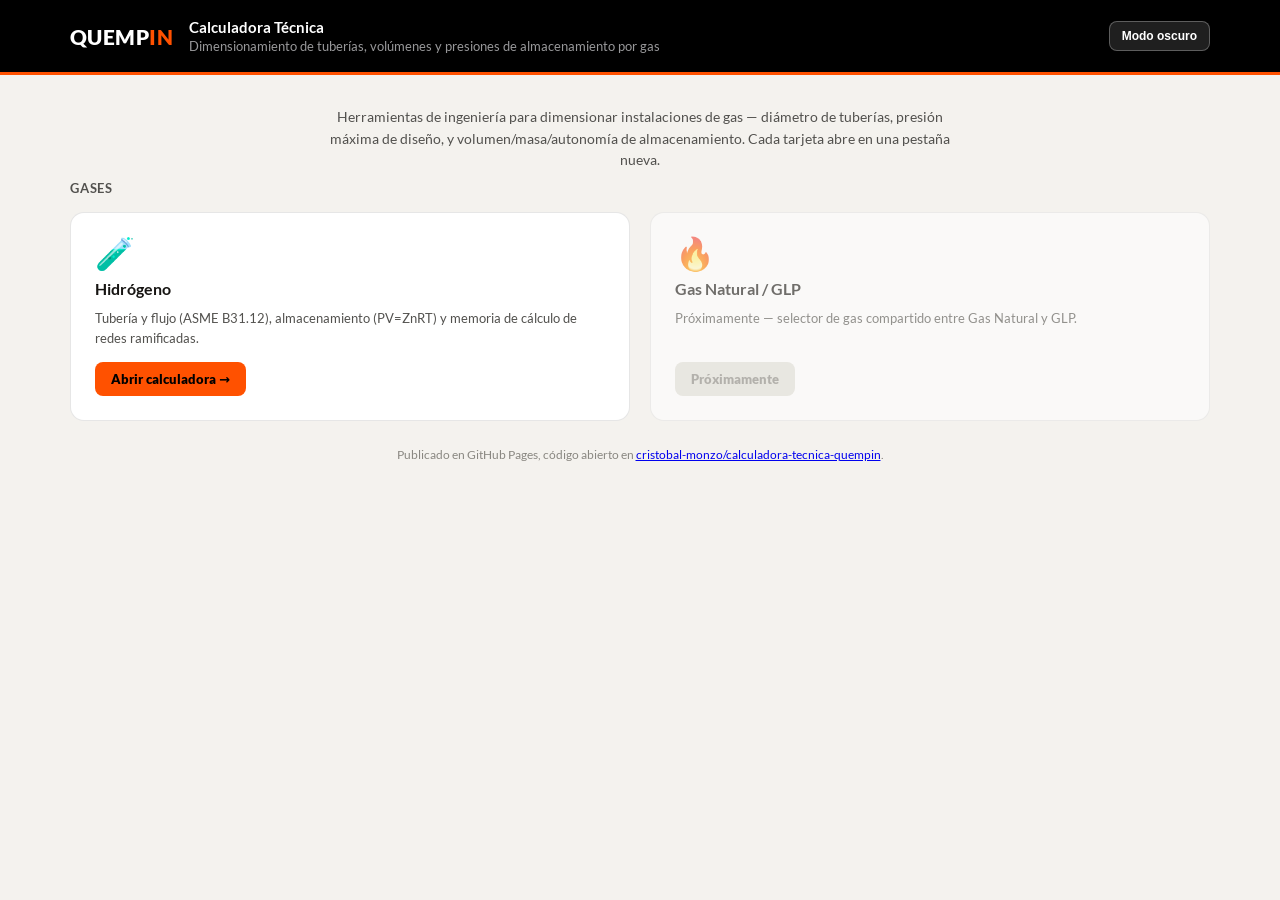
==== index.html @ d122d971 "docs: add project hub, root CLAUDE.md, and Hidrógeno content CLAUDE.md Documents the source-workbook" ====
<!doctype html>
<html lang="es">
<head>
  <meta charset="utf-8">
  <meta name="viewport" content="width=device-width, initial-scale=1">
  <title>QUEMPIN — Calculadora Técnica</title>
  <link rel="icon" href="data:image/svg+xml,<svg xmlns=%22http://www.w3.org/2000/svg%22 viewBox=%220 0 100 100%22><text y=%22.9em%22 font-size=%2290%22>%F0%9F%A7%AA</text></svg>">
  <link rel="stylesheet" href="assets/brand.css">
  <style>
    body { margin: 0; }
    main { max-width: 900px; margin: 0 auto; padding: 0 20px 60px; }

    .hub-hero { text-align: center; padding: 8px 0 8px; }
    .hub-hero p { font-size: 13.5px; color: var(--text-secondary); max-width: 640px; margin: 0 auto; line-height: 1.6; }

    .hub-section-title {
      font-size: 13px; font-weight: 700; text-transform: uppercase; letter-spacing: 0.06em;
      color: var(--text-secondary); margin: 0; padding-top: 20px; border-top: 1px solid var(--border-hairline);
    }
    .hub-section-title:first-of-type { border-top: none; padding-top: 0; }
    .hub-grid { display: grid; grid-template-columns: repeat(auto-fit, minmax(260px, 1fr)); gap: 20px; padding: 16px 0 12px; }
    .hub-card {
      background: var(--surface-card); border: 1px solid var(--border-hairline); border-radius: 14px;
      padding: 24px; display: flex; flex-direction: column; gap: 10px;
      transition: transform 0.15s ease, box-shadow 0.15s ease;
    }
    .hub-card:hover { transform: translateY(-2px); box-shadow: 0 12px 30px rgba(0,0,0,0.08); }
    .hub-card .icon { font-size: 32px; line-height: 1; }
    .hub-card h3 { font-size: 16px; font-weight: 700; margin: 0; }
    .hub-card p.desc { font-size: 13px; color: var(--text-secondary); line-height: 1.55; margin: 0; flex: 1; }
    .hub-card a.btn {
      align-self: flex-start; background: var(--brand-orange); color: #000000; font-weight: 900;
      font-size: 13px; text-decoration: none; padding: 9px 16px; border-radius: 8px; margin-top: 4px;
    }
    .hub-card a.btn:hover { filter: brightness(1.08); }
    .hub-card a.btn:focus-visible { outline: 2px solid var(--brand-orange-ink, var(--brand-orange)); outline-offset: 2px; }
    .hub-card.proximamente { opacity: 0.6; }
    .hub-card.proximamente a.btn { background: var(--gridline); color: var(--text-muted); pointer-events: none; }

    .hub-footnote { font-size: 12px; color: var(--text-muted); text-align: center; margin: 12px 0 0; line-height: 1.6; }
  </style>
</head>
<body>
<div class="viz-root">
  <header class="viz-header">
    <div class="viz-container">
      <span class="viz-wordmark">QUEMP<span class="in">IN</span></span>
      <div class="viz-titleblock">
        <h1>Calculadora Técnica</h1>
        <p>Dimensionamiento de tuberías, volúmenes y presiones de almacenamiento por gas</p>
      </div>
      <button class="viz-theme-toggle" id="themeToggle" type="button">Modo oscuro</button>
    </div>
  </header>

  <main class="viz-container">
    <div class="hub-hero">
      <p>Herramientas de ingeniería para dimensionar instalaciones de gas — diámetro de tuberías,
      presión máxima de diseño, y volumen/masa/autonomía de almacenamiento. Cada tarjeta abre en
      una pestaña nueva.</p>
    </div>

    <h2 class="hub-section-title">Gases</h2>
    <div class="hub-grid">
      <article class="hub-card">
        <div class="icon" aria-hidden="true">🧪</div>
        <h3>Hidrógeno</h3>
        <p class="desc">Tubería y flujo (ASME B31.12), almacenamiento (PV=ZnRT) y memoria de cálculo de redes ramificadas.</p>
        <a class="btn" href="Hidrogeno/" target="_blank" rel="noopener">Abrir calculadora →</a>
      </article>

      <article class="hub-card proximamente">
        <div class="icon" aria-hidden="true">🔥</div>
        <h3>Gas Natural / GLP</h3>
        <p class="desc">Próximamente — selector de gas compartido entre Gas Natural y GLP.</p>
        <a class="btn" href="#" aria-disabled="true">Próximamente</a>
      </article>
    </div>

    <p class="hub-footnote">Publicado en GitHub Pages, código abierto en
      <a href="https://github.com/cristobal-monzo/calculadora-tecnica-quempin" target="_blank" rel="noopener">cristobal-monzo/calculadora-tecnica-quempin</a>.</p>
  </main>
</div>

<script>
  (function () {
    try {
      var savedTheme = localStorage.getItem('quempin_h2_theme');
      if (savedTheme === 'dark' || savedTheme === 'light') {
        document.documentElement.setAttribute('data-theme', savedTheme);
      }
    } catch (e) {}

    var themeBtn = document.getElementById('themeToggle');
    function isDarkNow() {
      var docEl = document.documentElement;
      return docEl.getAttribute('data-theme') === 'dark' ||
        (docEl.getAttribute('data-theme') !== 'light' && window.matchMedia('(prefers-color-scheme: dark)').matches);
    }
    themeBtn.textContent = isDarkNow() ? 'Modo claro' : 'Modo oscuro';
    themeBtn.addEventListener('click', function () {
      var docEl = document.documentElement;
      var next = isDarkNow() ? 'light' : 'dark';
      docEl.setAttribute('data-theme', next);
      themeBtn.textContent = next === 'dark' ? 'Modo claro' : 'Modo oscuro';
      try { localStorage.setItem('quempin_h2_theme', next); } catch (e) {}
    });
  })();
</script>
</body>
</html>
---- assets/brand.css ----
/* Sistema de marca QUEMPIN (tipografía, paleta, tema claro/oscuro, cabecera).
   Copiado verbatim desde el hub de Finanzas QUEMPIN
   (_reference-finanzas-quempin/index.html, lineas 4-138) para mantener
   pixel-a-pixel el mismo sistema de marca en todos los tableros QUEMPIN. */

  /* Tipografía oficial de marca (manual QUEMPIN §13 "TIPOGRAFÍAS": Lato para
     texto de datos/presentaciones digitales — Square721 modificado queda
     reservado al isologotipo, no está licenciado para reproducir en UI).
     Embebida como base64 porque los Artifacts no permiten cargar fuentes
     externas (CDN de Google Fonts bloqueado por CSP). */
  @font-face {
    font-family: 'Lato';
    font-style: normal;
    font-weight: 400;
    font-display: swap;
    src: url([data-uri]) format('woff2');
  }
  @font-face {
    font-family: 'Lato';
    font-style: normal;
    font-weight: 700;
    font-display: swap;
    src: url([data-uri]) format('woff2');
  }
  @font-face {
    font-family: 'Lato';
    font-style: normal;
    font-weight: 900;
    font-display: swap;
    src: url([data-uri]) format('woff2');
  }


  .viz-root {
    color-scheme: light;
    --surface-1:      #fcfcfb;
    --page-plane:     #f4f2ee;
    --surface-card:   #ffffff;
    --text-primary:   #171513;
    --text-secondary: #52514e;
    --text-muted:     #898781;
    --gridline:       #e1e0d9;
    --baseline:       #c3c2b7;
    --border-hairline: rgba(11,11,11,0.10);
    /* Sistema cromático corporativo QUEMPIN (manual §14, Pantone→hex tal
       cual está impreso — nunca reemplazar por tonos parecidos): */
    --brand-orange:   #ff5100; /* PANTONE ORANGE 021 C */
    --brand-black:    #000000; /* PANTONE BLACK C */
    --brand-gray-11:  #54565a; /* PANTONE COOL GRAY 11 C — oscuro */
    --brand-gray-7:   #98989a; /* PANTONE COOL GRAY 7 C — claro */
    --brand-orange-ink: #b23a00;
  }
  @media (prefers-color-scheme: dark) {
    :root:where(:not([data-theme="light"])) .viz-root {
      color-scheme: dark;
      --surface-1:      #1a1a19;
      --page-plane:     #0d0d0d;
      --surface-card:   #221f1c;
      --text-primary:   #ffffff;
      --text-secondary: #c3c2b7;
      --text-muted:     #898781;
      --gridline:       #2c2c2a;
      --baseline:       #383835;
      --border-hairline: rgba(255,255,255,0.12);
      --brand-orange:   #ff5100;
      --brand-orange-ink: #ff8a4d;
      --brand-black:    #000000;
      --brand-gray-11:  #54565a;
      --brand-gray-7:   #98989a;
    }
  }
  :root[data-theme="dark"] .viz-root {
    color-scheme: dark;
    --surface-1:      #1a1a19;
    --page-plane:     #0d0d0d;
    --surface-card:   #221f1c;
    --text-primary:   #ffffff;
    --text-secondary: #c3c2b7;
    --text-muted:     #898781;
    --gridline:       #2c2c2a;
    --baseline:       #383835;
    --border-hairline: rgba(255,255,255,0.12);
    --brand-orange:   #ff5100;
    --brand-orange-ink: #ff8a4d;
    --brand-black:    #000000;
    --brand-gray-11:  #54565a;
    --brand-gray-7:   #98989a;
  }

  * { box-sizing: border-box; }
  /* El fondo del documento (html/body) se fija aparte de .viz-root: si el
     contenido es más corto que el alto de la ventana, el navegador pinta
     ese sobrante con el color por defecto del lienzo (blanco) en vez del
     fondo de la página — sin esto se ve una franja blanca bajo el pie de
     página. */
  html { background: #f4f2ee; }
  @media (prefers-color-scheme: dark) {
    html:where(:not([data-theme="light"])) { background: #0d0d0d; }
  }
  html[data-theme="dark"] { background: #0d0d0d; }
  html[data-theme="light"] { background: #f4f2ee; }
  body { margin: 0; min-height: 100vh; background: inherit; }
  .viz-root {
    font-family: 'Lato', system-ui, -apple-system, "Segoe UI", sans-serif;
    background: var(--page-plane);
    color: var(--text-primary);
    min-height: 100vh;
    padding: 0 0 48px 0;
  }
  .viz-container { max-width: 1180px; margin: 0 auto; padding: 0 20px; }

  /* Header — cromo fijo de marca, deliberadamente independiente del tema
     claro/oscuro ("APLICACIÓN PRINCIPAL FONDO NEGRO" del manual §11),
     igual que en los 3 visualizadores de módulo. */
  .viz-header {
    background: #000000;
    color: #fff;
    padding: 18px 0;
    margin-bottom: 24px;
    border-bottom: 3px solid #ff5100;
  }
  .viz-header .viz-container { display: flex; align-items: center; gap: 16px; flex-wrap: wrap; }
  .viz-logo { flex: 0 0 auto; display: flex; align-items: center; gap: 10px; }
  .viz-wordmark { font-size: 21px; font-weight: 900; letter-spacing: 0.02em; line-height: 1; color: #ffffff; }
  .viz-wordmark .in { color: #ff5100; }
  .viz-titleblock { flex: 1 1 auto; min-width: 200px; }
  .viz-titleblock h1 { font-size: 15px; font-weight: 700; margin: 0; color: #ffffff; }
  .viz-titleblock p { font-size: 12.5px; color: #98989a; margin: 3px 0 0; }
  .viz-theme-toggle {
    background: rgba(255,255,255,0.12);
    border: 1px solid rgba(255,255,255,0.28);
    color: #ffffff;
    border-radius: 8px;
    padding: 7px 12px;
    font-size: 12px;
    font-weight: 700;
    cursor: pointer;
    flex: 0 0 auto;
  }
  .viz-theme-toggle:hover { background: rgba(255,255,255,0.2); }
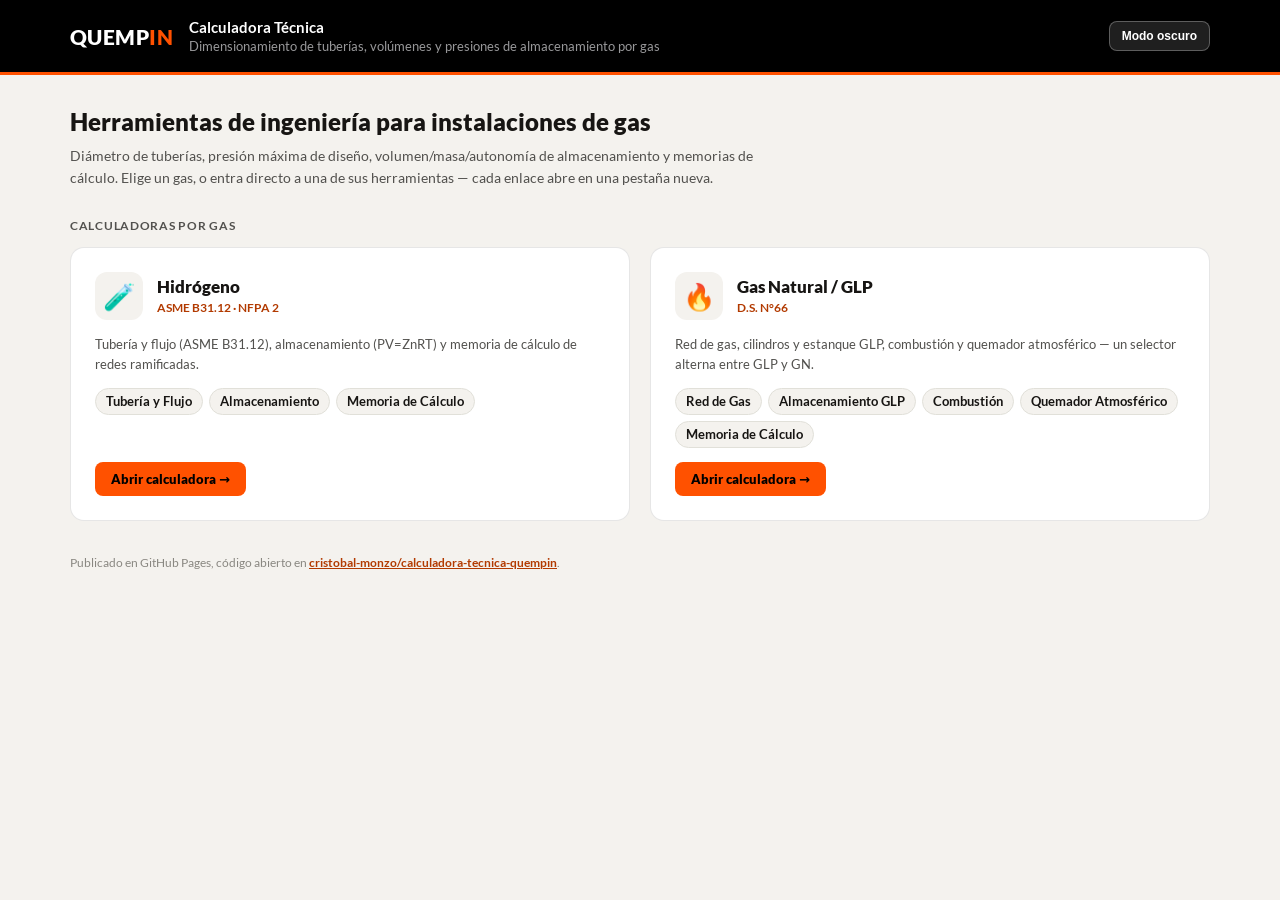
==== commit cd3fca2c: "feat(ui): rediseno UX/UI de Hidrogeno y GN/GLP + fix de ids repetidos en Memoria Trabajo del 2026-09" ====
--- a/index.html
+++ b/index.html
@@ -8,36 +8,64 @@
   <link rel="stylesheet" href="assets/brand.css">
   <style>
     body { margin: 0; }
-    main { max-width: 900px; margin: 0 auto; padding: 0 20px 60px; }
+    /* Mismo ancho que la cabecera (.viz-container) para que el borde del
+       logo y el de las tarjetas calcen. */
+    main { max-width: 1180px; margin: 0 auto; padding: 8px 20px 60px; }
 
-    .hub-hero { text-align: center; padding: 8px 0 8px; }
-    .hub-hero p { font-size: 13.5px; color: var(--text-secondary); max-width: 640px; margin: 0 auto; line-height: 1.6; }
+    .hub-hero { max-width: 700px; padding: 8px 0 28px; }
+    .hub-hero h2 { font-size: 24px; font-weight: 900; line-height: 1.25; margin: 0 0 8px; color: var(--text-primary); }
+    .hub-hero p { font-size: 14px; color: var(--text-secondary); margin: 0; line-height: 1.6; }
 
     .hub-section-title {
-      font-size: 13px; font-weight: 700; text-transform: uppercase; letter-spacing: 0.06em;
-      color: var(--text-secondary); margin: 0; padding-top: 20px; border-top: 1px solid var(--border-hairline);
+      font-size: 12px; font-weight: 700; text-transform: uppercase; letter-spacing: 0.06em;
+      color: var(--text-secondary); margin: 0;
     }
-    .hub-section-title:first-of-type { border-top: none; padding-top: 0; }
-    .hub-grid { display: grid; grid-template-columns: repeat(auto-fit, minmax(260px, 1fr)); gap: 20px; padding: 16px 0 12px; }
+    .hub-grid { display: grid; grid-template-columns: repeat(auto-fit, minmax(300px, 1fr)); gap: 20px; padding: 14px 0 12px; }
     .hub-card {
       background: var(--surface-card); border: 1px solid var(--border-hairline); border-radius: 14px;
-      padding: 24px; display: flex; flex-direction: column; gap: 10px;
-      transition: transform 0.15s ease, box-shadow 0.15s ease;
+      padding: 24px; display: flex; flex-direction: column; gap: 14px;
+      transition: transform 0.15s ease, box-shadow 0.15s ease, border-color 0.15s ease;
     }
-    .hub-card:hover { transform: translateY(-2px); box-shadow: 0 12px 30px rgba(0,0,0,0.08); }
-    .hub-card .icon { font-size: 32px; line-height: 1; }
-    .hub-card h3 { font-size: 16px; font-weight: 700; margin: 0; }
-    .hub-card p.desc { font-size: 13px; color: var(--text-secondary); line-height: 1.55; margin: 0; flex: 1; }
+    .hub-card:hover { transform: translateY(-2px); box-shadow: 0 12px 30px rgba(0,0,0,0.08); border-color: var(--baseline); }
+    @media (prefers-reduced-motion: reduce) { .hub-card, .hub-card:hover { transition: none; transform: none; } }
+    .hub-card-cabecera { display: flex; align-items: center; gap: 14px; }
+    .hub-card .icon {
+      font-size: 26px; line-height: 1; width: 48px; height: 48px; flex: 0 0 auto;
+      display: flex; align-items: center; justify-content: center;
+      border-radius: 12px; background: var(--page-plane);
+    }
+    .hub-card h3 { font-size: 17px; font-weight: 900; margin: 0; }
+    .hub-normas { font-size: 12px; font-weight: 700; color: var(--brand-orange-ink); margin-top: 3px; }
+    .hub-card p.desc { font-size: 13px; color: var(--text-secondary); line-height: 1.55; margin: 0; }
+
+    /* Herramientas del módulo como enlaces directos a cada pestaña
+       (`<ruta>#<id>`, ver `herramientas` en assets/gases.js). */
+    .hub-herramientas { list-style: none; margin: 0; padding: 0; display: flex; flex-wrap: wrap; gap: 6px; flex: 1; align-content: flex-start; }
+    .hub-herramientas a {
+      display: inline-block; font-size: 12.5px; font-weight: 700; color: var(--text-primary);
+      text-decoration: none; padding: 5px 10px; border-radius: 999px;
+      border: 1px solid var(--gridline); background: var(--page-plane);
+    }
+    .hub-herramientas a:hover { border-color: var(--brand-orange); color: var(--brand-orange-ink); }
+    .hub-herramientas a:focus-visible { outline: 2px solid var(--brand-orange); outline-offset: 2px; }
+
     .hub-card a.btn {
       align-self: flex-start; background: var(--brand-orange); color: #000000; font-weight: 900;
-      font-size: 13px; text-decoration: none; padding: 9px 16px; border-radius: 8px; margin-top: 4px;
+      font-size: 13px; text-decoration: none; padding: 9px 16px; border-radius: 8px;
     }
     .hub-card a.btn:hover { filter: brightness(1.08); }
     .hub-card a.btn:focus-visible { outline: 2px solid var(--brand-orange-ink, var(--brand-orange)); outline-offset: 2px; }
     .hub-card.proximamente { opacity: 0.6; }
     .hub-card.proximamente a.btn { background: var(--gridline); color: var(--text-muted); pointer-events: none; }
 
-    .hub-footnote { font-size: 12px; color: var(--text-muted); text-align: center; margin: 12px 0 0; line-height: 1.6; }
+    .hub-footnote { font-size: 12px; color: var(--text-muted); margin: 20px 0 0; line-height: 1.6; }
+    .hub-footnote a { color: var(--brand-orange-ink); font-weight: 700; }
+
+    @media (max-width: 600px) {
+      .viz-titleblock p { display: none; }
+      .hub-hero h2 { font-size: 20px; }
+      .hub-grid { grid-template-columns: 1fr; }
+    }
   </style>
 </head>
 <body>
@@ -55,27 +83,14 @@
 
   <main class="viz-container">
     <div class="hub-hero">
-      <p>Herramientas de ingeniería para dimensionar instalaciones de gas — diámetro de tuberías,
-      presión máxima de diseño, y volumen/masa/autonomía de almacenamiento. Cada tarjeta abre en
-      una pestaña nueva.</p>
+      <h2>Herramientas de ingeniería para instalaciones de gas</h2>
+      <p>Diámetro de tuberías, presión máxima de diseño, volumen/masa/autonomía de almacenamiento
+      y memorias de cálculo. Elige un gas, o entra directo a una de sus herramientas — cada enlace
+      abre en una pestaña nueva.</p>
     </div>
 
-    <h2 class="hub-section-title">Gases</h2>
-    <div class="hub-grid">
-      <article class="hub-card">
-        <div class="icon" aria-hidden="true">🧪</div>
-        <h3>Hidrógeno</h3>
-        <p class="desc">Tubería y flujo (ASME B31.12), almacenamiento (PV=ZnRT) y memoria de cálculo de redes ramificadas.</p>
-        <a class="btn" href="Hidrogeno/" target="_blank" rel="noopener">Abrir calculadora →</a>
-      </article>
-
-      <article class="hub-card proximamente">
-        <div class="icon" aria-hidden="true">🔥</div>
-        <h3>Gas Natural / GLP</h3>
-        <p class="desc">Próximamente — selector de gas compartido entre Gas Natural y GLP.</p>
-        <a class="btn" href="#" aria-disabled="true">Próximamente</a>
-      </article>
-    </div>
+    <h2 class="hub-section-title">Calculadoras por gas</h2>
+    <div class="hub-grid" id="hub-grid"></div>
 
     <p class="hub-footnote">Publicado en GitHub Pages, código abierto en
       <a href="https://github.com/cristobal-monzo/calculadora-tecnica-quempin" target="_blank" rel="noopener">cristobal-monzo/calculadora-tecnica-quempin</a>.</p>
@@ -107,5 +122,28 @@
     });
   })();
 </script>
+<script type="module">
+  import { GASES, enlaceGas } from './assets/gases.js';
+
+  document.getElementById('hub-grid').innerHTML = GASES.map((gas) => `
+    <article class="hub-card${gas.disponible ? '' : ' proximamente'}">
+      <div class="hub-card-cabecera">
+        <div class="icon" aria-hidden="true">${gas.icono}</div>
+        <div>
+          <h3>${gas.nombre}</h3>
+          ${gas.normas ? `<div class="hub-normas">${gas.normas}</div>` : ''}
+        </div>
+      </div>
+      <p class="desc">${gas.desc}</p>
+      ${gas.disponible && gas.herramientas?.length ? `
+        <ul class="hub-herramientas" aria-label="Herramientas de ${gas.nombre}">
+          ${gas.herramientas.map((h) => `<li><a href="${enlaceGas(gas, 0)}#${h.id}" target="_blank" rel="noopener">${h.nombre}</a></li>`).join('')}
+        </ul>` : ''}
+      ${gas.disponible
+        ? `<a class="btn" href="${enlaceGas(gas, 0)}" target="_blank" rel="noopener">Abrir calculadora →</a>`
+        : `<a class="btn" href="#" aria-disabled="true">Próximamente</a>`}
+    </article>
+  `).join('');
+</script>
 </body>
 </html>
--- a/assets/brand.css
+++ b/assets/brand.css
@@ -138,3 +138,21 @@
     flex: 0 0 auto;
   }
   .viz-theme-toggle:hover { background: rgba(255,255,255,0.2); }
+
+  /* Selector "Cambiar de gas" — mueve entre módulos sin pasar por el hub.
+     Mismo peso visual que .viz-theme-toggle, para que ambos convivan en la
+     cabecera. Ver assets/gas-switcher.js. */
+  #selector-gas {
+    background: rgba(255,255,255,0.12);
+    border: 1px solid rgba(255,255,255,0.28);
+    color: #ffffff;
+    border-radius: 8px;
+    padding: 7px 10px;
+    font: inherit;
+    font-size: 12px;
+    font-weight: 700;
+    cursor: pointer;
+    flex: 0 0 auto;
+  }
+  #selector-gas:hover { background: rgba(255,255,255,0.2); }
+  #selector-gas option { color: #000000; }
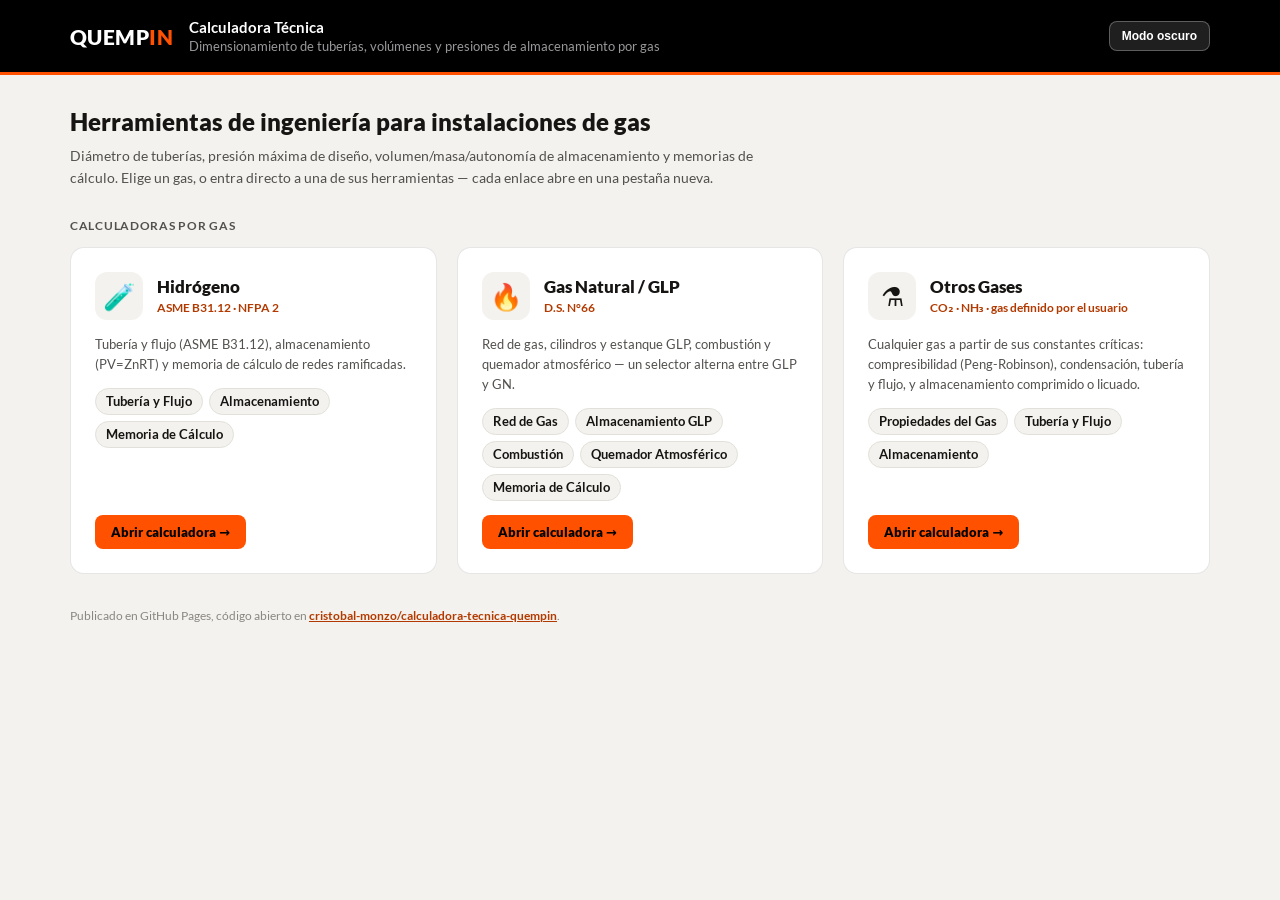
==== commit 33f99509: "feat(ui): uso desde el telefono en los tres modulos y el hub Auditoria movil a 320/375/414px (escrit" ====
--- a/index.html
+++ b/index.html
@@ -61,10 +61,22 @@
     .hub-footnote { font-size: 12px; color: var(--text-muted); margin: 20px 0 0; line-height: 1.6; }
     .hub-footnote a { color: var(--brand-orange-ink); font-weight: 700; }
 
+    /* Pantallas táctiles (2026-09-25): enlaces y botones con área táctil de
+       al menos ~40-44px (antes las píldoras de herramientas medían ~28px). */
+    @media (max-width: 600px), (pointer: coarse) {
+      .hub-herramientas { gap: 8px; }
+      .hub-herramientas a { padding: 10px 14px; font-size: 13px; }
+      .hub-card a.btn { min-height: 44px; display: inline-flex; align-items: center; }
+      .viz-theme-toggle { min-height: 40px; }
+    }
     @media (max-width: 600px) {
       .viz-titleblock p { display: none; }
+      .viz-header { padding: 14px 0; }
       .hub-hero h2 { font-size: 20px; }
       .hub-grid { grid-template-columns: 1fr; }
+      .hub-card { padding: 20px; }
+      /* Acción principal a lo ancho de la tarjeta, al alcance del pulgar. */
+      .hub-card a.btn { align-self: stretch; justify-content: center; }
     }
   </style>
 </head>
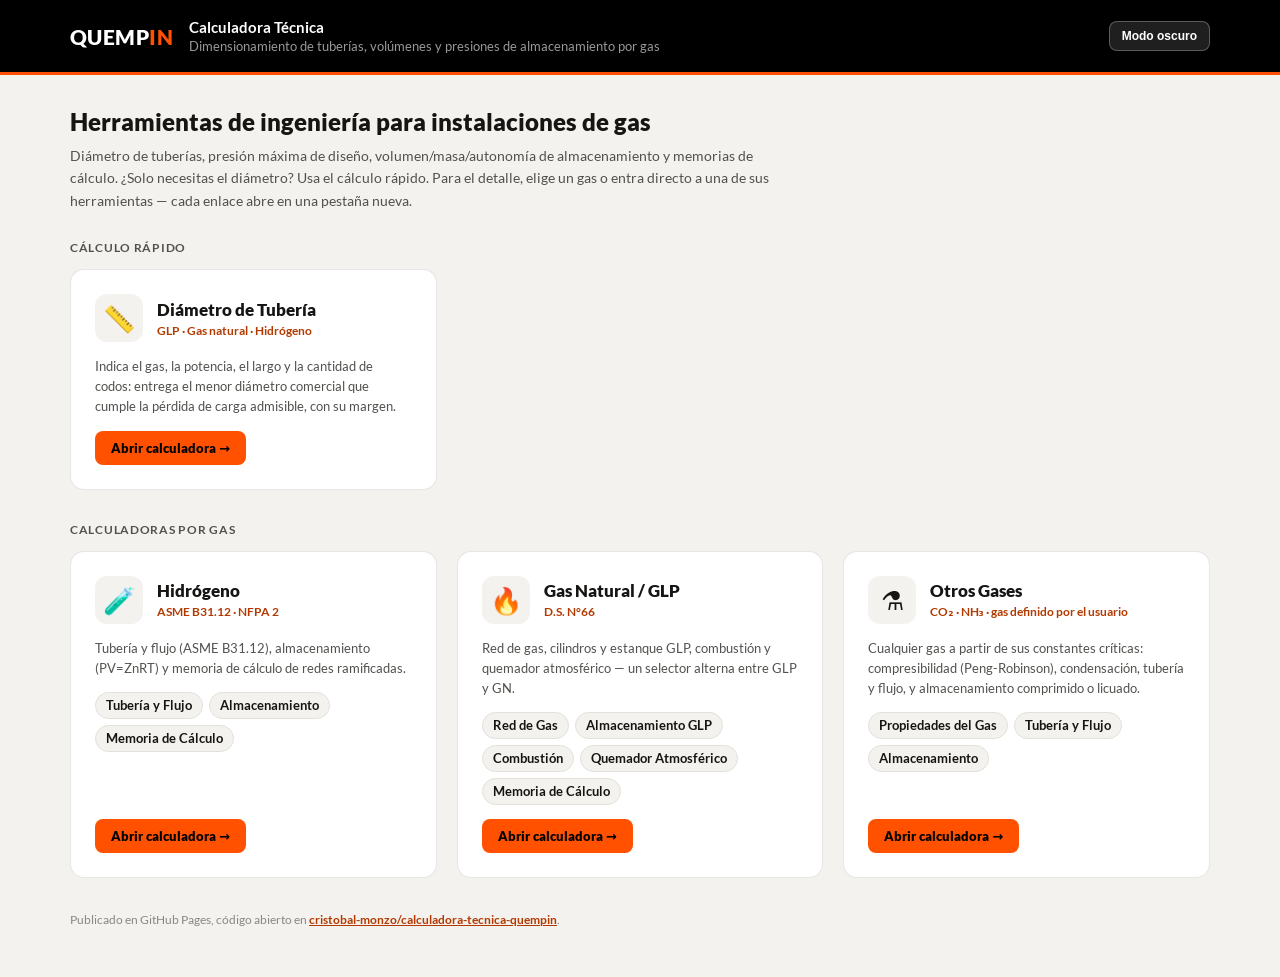
==== commit 6cf558d6: "feat(diametro): calculadora rápida de diámetro de tubería Nueva calculadora DiametroTuberia/: pregun" ====
--- a/index.html
+++ b/index.html
@@ -21,6 +21,10 @@
       color: var(--text-secondary); margin: 0;
     }
     .hub-grid { display: grid; grid-template-columns: repeat(auto-fit, minmax(300px, 1fr)); gap: 20px; padding: 14px 0 12px; }
+    /* Cálculo rápido (2026-09-28): auto-fill y no auto-fit, para que una
+       sola tarjeta tenga el mismo ancho que las de "por gas" en vez de
+       estirarse a toda la fila. */
+    .hub-grid.rapidas { grid-template-columns: repeat(auto-fill, minmax(300px, 1fr)); margin-bottom: 20px; }
     .hub-card {
       background: var(--surface-card); border: 1px solid var(--border-hairline); border-radius: 14px;
       padding: 24px; display: flex; flex-direction: column; gap: 14px;
@@ -97,9 +101,12 @@
     <div class="hub-hero">
       <h2>Herramientas de ingeniería para instalaciones de gas</h2>
       <p>Diámetro de tuberías, presión máxima de diseño, volumen/masa/autonomía de almacenamiento
-      y memorias de cálculo. Elige un gas, o entra directo a una de sus herramientas — cada enlace
-      abre en una pestaña nueva.</p>
+      y memorias de cálculo. ¿Solo necesitas el diámetro? Usa el cálculo rápido. Para el detalle,
+      elige un gas o entra directo a una de sus herramientas — cada enlace abre en una pestaña nueva.</p>
     </div>
+
+    <h2 class="hub-section-title">Cálculo rápido</h2>
+    <div class="hub-grid rapidas" id="hub-rapidas"></div>
 
     <h2 class="hub-section-title">Calculadoras por gas</h2>
     <div class="hub-grid" id="hub-grid"></div>
@@ -135,9 +142,9 @@
   })();
 </script>
 <script type="module">
-  import { GASES, enlaceGas } from './assets/gases.js';
+  import { GASES, CALCULADORAS_RAPIDAS, enlaceGas } from './assets/gases.js';
 
-  document.getElementById('hub-grid').innerHTML = GASES.map((gas) => `
+  const tarjeta = (gas) => `
     <article class="hub-card${gas.disponible ? '' : ' proximamente'}">
       <div class="hub-card-cabecera">
         <div class="icon" aria-hidden="true">${gas.icono}</div>
@@ -155,7 +162,9 @@
         ? `<a class="btn" href="${enlaceGas(gas, 0)}" target="_blank" rel="noopener">Abrir calculadora →</a>`
         : `<a class="btn" href="#" aria-disabled="true">Próximamente</a>`}
     </article>
-  `).join('');
+  `;
+  document.getElementById('hub-rapidas').innerHTML = CALCULADORAS_RAPIDAS.map(tarjeta).join('');
+  document.getElementById('hub-grid').innerHTML = GASES.map(tarjeta).join('');
 </script>
 </body>
 </html>
--- a/assets/brand.css
+++ b/assets/brand.css
@@ -155,4 +155,7 @@
     flex: 0 0 auto;
   }
   #selector-gas:hover { background: rgba(255,255,255,0.2); }
-  #selector-gas option { color: #000000; }
+  /* optgroup también: con los grupos "Por gas"/"Cálculo rápido"
+     (2026-09-28) su rótulo heredaba el blanco del select sobre la lista
+     desplegable blanca. */
+  #selector-gas option, #selector-gas optgroup { color: #000000; }
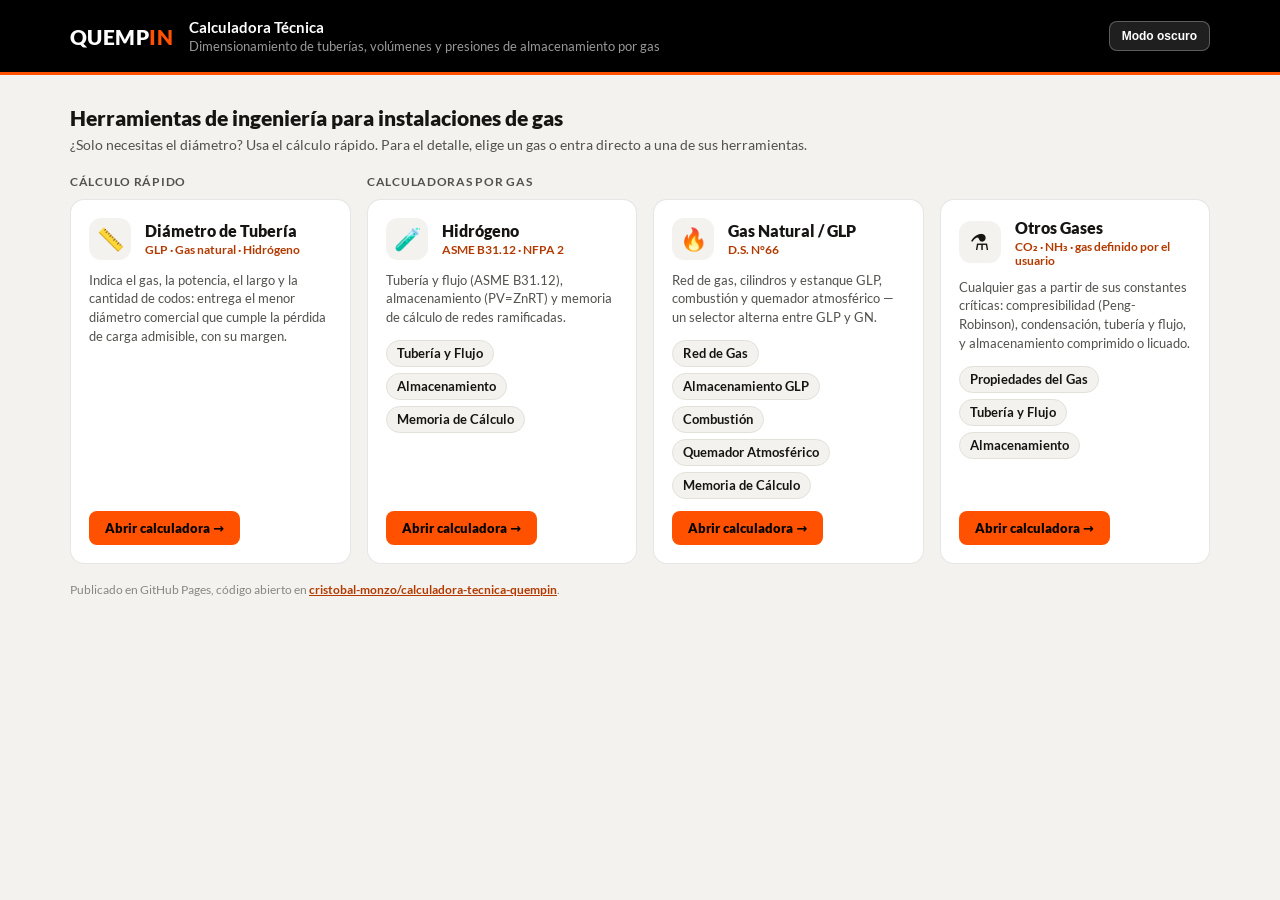
==== commit 229273b5: "feat(hub): las 4 calculadoras a la vista sin desplazarse En escritorio "Cálculo rápido" y "Calculado" ====
--- a/index.html
+++ b/index.html
@@ -10,37 +10,41 @@
     body { margin: 0; }
     /* Mismo ancho que la cabecera (.viz-container) para que el borde del
        logo y el de las tarjetas calcen. */
-    main { max-width: 1180px; margin: 0 auto; padding: 8px 20px 60px; }
+    main { max-width: 1180px; margin: 0 auto; padding: 4px 20px 32px; }
 
-    .hub-hero { max-width: 700px; padding: 8px 0 28px; }
-    .hub-hero h2 { font-size: 24px; font-weight: 900; line-height: 1.25; margin: 0 0 8px; color: var(--text-primary); }
-    .hub-hero p { font-size: 14px; color: var(--text-secondary); margin: 0; line-height: 1.6; }
+    .hub-hero { padding: 6px 0 18px; }
+    .hub-hero h2 { font-size: 21px; font-weight: 900; line-height: 1.25; margin: 0 0 4px; color: var(--text-primary); }
+    .hub-hero p { font-size: 13.5px; color: var(--text-secondary); margin: 0; line-height: 1.5; max-width: 860px; }
 
+    /* Todo a la vista sin desplazarse (2026-09-28): en escritorio las dos
+       secciones van lado a lado — "Cálculo rápido" ocupa 1 columna y "por
+       gas" las otras 3, así las 4 tarjetas quedan en una sola fila del
+       mismo ancho. Cada sección es una columna flex para que las tarjetas
+       de ambas estiren a la misma altura. */
+    .hub-secciones { display: grid; grid-template-columns: minmax(0, 1fr) minmax(0, 3fr); gap: 16px; }
+    .hub-seccion { display: flex; flex-direction: column; min-width: 0; }
     .hub-section-title {
       font-size: 12px; font-weight: 700; text-transform: uppercase; letter-spacing: 0.06em;
       color: var(--text-secondary); margin: 0;
     }
-    .hub-grid { display: grid; grid-template-columns: repeat(auto-fit, minmax(300px, 1fr)); gap: 20px; padding: 14px 0 12px; }
-    /* Cálculo rápido (2026-09-28): auto-fill y no auto-fit, para que una
-       sola tarjeta tenga el mismo ancho que las de "por gas" en vez de
-       estirarse a toda la fila. */
-    .hub-grid.rapidas { grid-template-columns: repeat(auto-fill, minmax(300px, 1fr)); margin-bottom: 20px; }
+    .hub-grid { display: grid; grid-template-columns: repeat(3, minmax(0, 1fr)); gap: 16px; padding-top: 10px; flex: 1; }
+    .hub-grid.rapidas { grid-template-columns: minmax(0, 1fr); }
     .hub-card {
       background: var(--surface-card); border: 1px solid var(--border-hairline); border-radius: 14px;
-      padding: 24px; display: flex; flex-direction: column; gap: 14px;
+      padding: 18px; display: flex; flex-direction: column; gap: 12px;
       transition: transform 0.15s ease, box-shadow 0.15s ease, border-color 0.15s ease;
     }
     .hub-card:hover { transform: translateY(-2px); box-shadow: 0 12px 30px rgba(0,0,0,0.08); border-color: var(--baseline); }
     @media (prefers-reduced-motion: reduce) { .hub-card, .hub-card:hover { transition: none; transform: none; } }
     .hub-card-cabecera { display: flex; align-items: center; gap: 14px; }
     .hub-card .icon {
-      font-size: 26px; line-height: 1; width: 48px; height: 48px; flex: 0 0 auto;
+      font-size: 22px; line-height: 1; width: 42px; height: 42px; flex: 0 0 auto;
       display: flex; align-items: center; justify-content: center;
       border-radius: 12px; background: var(--page-plane);
     }
-    .hub-card h3 { font-size: 17px; font-weight: 900; margin: 0; }
-    .hub-normas { font-size: 12px; font-weight: 700; color: var(--brand-orange-ink); margin-top: 3px; }
-    .hub-card p.desc { font-size: 13px; color: var(--text-secondary); line-height: 1.55; margin: 0; }
+    .hub-card h3 { font-size: 16px; font-weight: 900; margin: 0; }
+    .hub-normas { font-size: 11.5px; font-weight: 700; color: var(--brand-orange-ink); margin-top: 3px; }
+    .hub-card p.desc { font-size: 12.5px; color: var(--text-secondary); line-height: 1.5; margin: 0; }
 
     /* Herramientas del módulo como enlaces directos a cada pestaña
        (`<ruta>#<id>`, ver `herramientas` en assets/gases.js). */
@@ -53,8 +57,10 @@
     .hub-herramientas a:hover { border-color: var(--brand-orange); color: var(--brand-orange-ink); }
     .hub-herramientas a:focus-visible { outline: 2px solid var(--brand-orange); outline-offset: 2px; }
 
+    /* margin-top: auto — botón pegado al pie, alineado entre tarjetas de
+       distinta altura de contenido. */
     .hub-card a.btn {
-      align-self: flex-start; background: var(--brand-orange); color: #000000; font-weight: 900;
+      align-self: flex-start; margin-top: auto; background: var(--brand-orange); color: #000000; font-weight: 900;
       font-size: 13px; text-decoration: none; padding: 9px 16px; border-radius: 8px;
     }
     .hub-card a.btn:hover { filter: brightness(1.08); }
@@ -62,8 +68,24 @@
     .hub-card.proximamente { opacity: 0.6; }
     .hub-card.proximamente a.btn { background: var(--gridline); color: var(--text-muted); pointer-events: none; }
 
-    .hub-footnote { font-size: 12px; color: var(--text-muted); margin: 20px 0 0; line-height: 1.6; }
+    .hub-footnote { font-size: 12px; color: var(--text-muted); margin: 16px 0 0; line-height: 1.6; }
     .hub-footnote a { color: var(--brand-orange-ink); font-weight: 700; }
+
+    /* Tablet / notebook angosto: las secciones se apilan y la tarjeta de
+       cálculo rápido pasa a franja horizontal (una sola línea de alto) para
+       no empujar las de gas fuera de la pantalla. */
+    @media (max-width: 1080px) {
+      .hub-secciones { grid-template-columns: minmax(0, 1fr); gap: 14px; }
+      .hub-grid.rapidas .hub-card { flex-direction: row; align-items: center; gap: 18px; }
+      .hub-grid.rapidas .hub-card-cabecera { flex: 0 0 auto; }
+      .hub-grid.rapidas .hub-card p.desc { flex: 1; }
+      .hub-grid.rapidas .hub-card a.btn { align-self: center; flex: 0 0 auto; margin-top: 0; }
+    }
+    @media (max-width: 820px) {
+      .hub-grid { grid-template-columns: repeat(auto-fit, minmax(240px, 1fr)); }
+      .hub-grid.rapidas .hub-card { flex-direction: column; align-items: stretch; gap: 12px; }
+      .hub-grid.rapidas .hub-card a.btn { align-self: flex-start; }
+    }
 
     /* Pantallas táctiles (2026-09-25): enlaces y botones con área táctil de
        al menos ~40-44px (antes las píldoras de herramientas medían ~28px). */
@@ -80,7 +102,7 @@
       .hub-grid { grid-template-columns: 1fr; }
       .hub-card { padding: 20px; }
       /* Acción principal a lo ancho de la tarjeta, al alcance del pulgar. */
-      .hub-card a.btn { align-self: stretch; justify-content: center; }
+      .hub-card a.btn, .hub-grid.rapidas .hub-card a.btn { align-self: stretch; justify-content: center; }
     }
   </style>
 </head>
@@ -100,16 +122,20 @@
   <main class="viz-container">
     <div class="hub-hero">
       <h2>Herramientas de ingeniería para instalaciones de gas</h2>
-      <p>Diámetro de tuberías, presión máxima de diseño, volumen/masa/autonomía de almacenamiento
-      y memorias de cálculo. ¿Solo necesitas el diámetro? Usa el cálculo rápido. Para el detalle,
-      elige un gas o entra directo a una de sus herramientas — cada enlace abre en una pestaña nueva.</p>
+      <p>¿Solo necesitas el diámetro? Usa el cálculo rápido. Para el detalle, elige un gas o entra
+      directo a una de sus herramientas.</p>
     </div>
 
-    <h2 class="hub-section-title">Cálculo rápido</h2>
-    <div class="hub-grid rapidas" id="hub-rapidas"></div>
-
-    <h2 class="hub-section-title">Calculadoras por gas</h2>
-    <div class="hub-grid" id="hub-grid"></div>
+    <div class="hub-secciones">
+      <section class="hub-seccion">
+        <h2 class="hub-section-title">Cálculo rápido</h2>
+        <div class="hub-grid rapidas" id="hub-rapidas"></div>
+      </section>
+      <section class="hub-seccion">
+        <h2 class="hub-section-title">Calculadoras por gas</h2>
+        <div class="hub-grid" id="hub-grid"></div>
+      </section>
+    </div>
 
     <p class="hub-footnote">Publicado en GitHub Pages, código abierto en
       <a href="https://github.com/cristobal-monzo/calculadora-tecnica-quempin" target="_blank" rel="noopener">cristobal-monzo/calculadora-tecnica-quempin</a>.</p>
@@ -156,10 +182,10 @@
       <p class="desc">${gas.desc}</p>
       ${gas.disponible && gas.herramientas?.length ? `
         <ul class="hub-herramientas" aria-label="Herramientas de ${gas.nombre}">
-          ${gas.herramientas.map((h) => `<li><a href="${enlaceGas(gas, 0)}#${h.id}" target="_blank" rel="noopener">${h.nombre}</a></li>`).join('')}
+          ${gas.herramientas.map((h) => `<li><a href="${enlaceGas(gas, 0)}#${h.id}">${h.nombre}</a></li>`).join('')}
         </ul>` : ''}
       ${gas.disponible
-        ? `<a class="btn" href="${enlaceGas(gas, 0)}" target="_blank" rel="noopener">Abrir calculadora →</a>`
+        ? `<a class="btn" href="${enlaceGas(gas, 0)}">Abrir calculadora →</a>`
         : `<a class="btn" href="#" aria-disabled="true">Próximamente</a>`}
     </article>
   `;
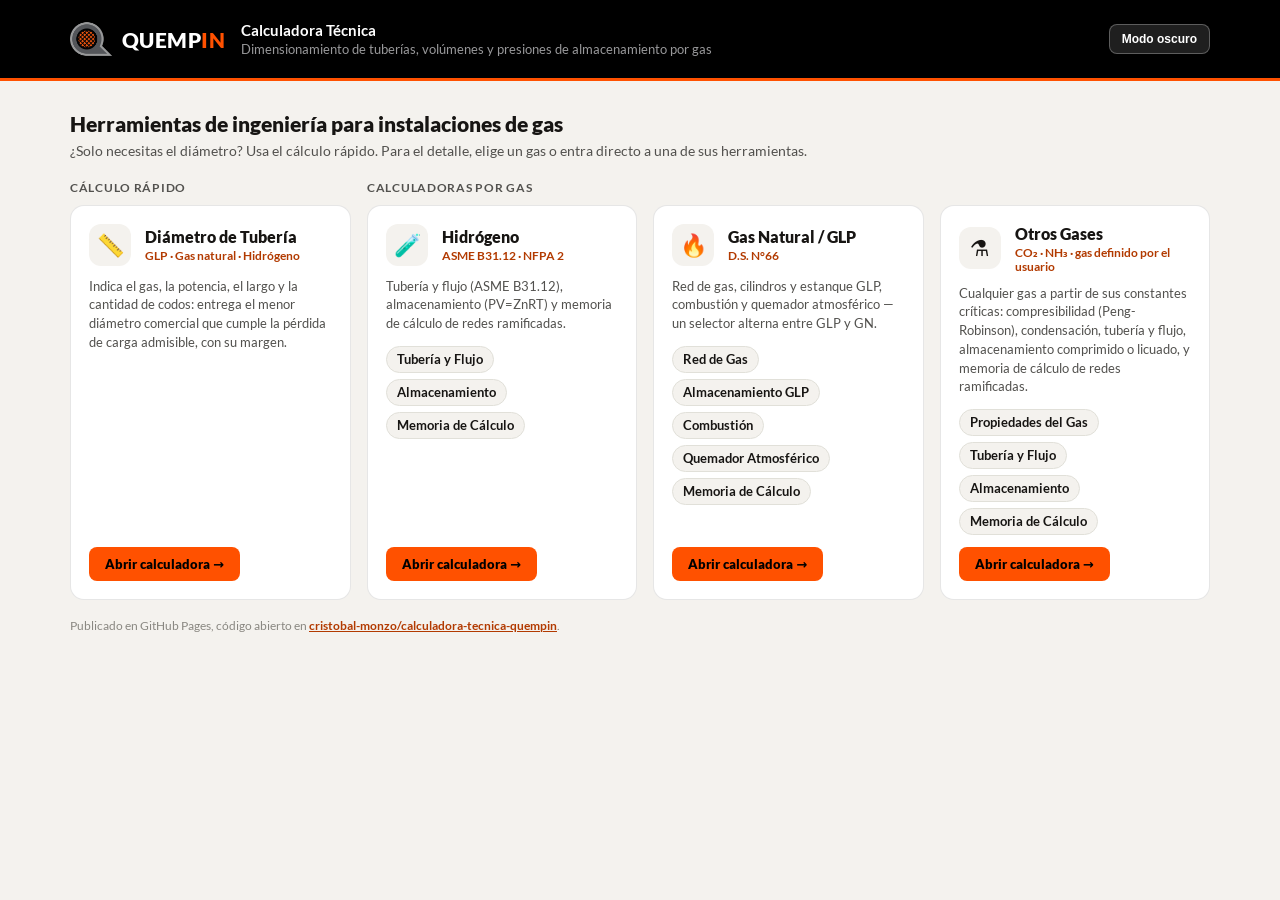
==== commit ae98e13c: "feat: isotipo en la cabecera, igual que en los demás tableros QUEMPIN Las 5 páginas llevan el isotip" ====
--- a/index.html
+++ b/index.html
@@ -110,7 +110,7 @@
 <div class="viz-root">
   <header class="viz-header">
     <div class="viz-container">
-      <span class="viz-wordmark">QUEMP<span class="in">IN</span></span>
+      <span class="viz-logo"><img src="assets/isotipo.png" alt="" width="42" height="42"><span class="viz-wordmark">QUEMP<span class="in">IN</span></span></span>
       <div class="viz-titleblock">
         <h1>Calculadora Técnica</h1>
         <p>Dimensionamiento de tuberías, volúmenes y presiones de almacenamiento por gas</p>
--- a/assets/brand.css
+++ b/assets/brand.css
@@ -121,6 +121,9 @@
   }
   .viz-header .viz-container { display: flex; align-items: center; gap: 16px; flex-wrap: wrap; }
   .viz-logo { flex: 0 0 auto; display: flex; align-items: center; gap: 10px; }
+  /* El isotipo junto a la palabra, igual que en los tableros (2026-10-16) */
+  .viz-logo img { height: 42px; width: auto; display: block; flex-shrink: 0; }
+  @media (max-width: 640px) { .viz-logo img { height: 34px; } .viz-header .viz-titleblock { min-width: 0; flex-basis: 0; } }   /* el título sigue junto al logo */
   .viz-wordmark { font-size: 21px; font-weight: 900; letter-spacing: 0.02em; line-height: 1; color: #ffffff; }
   .viz-wordmark .in { color: #ff5100; }
   .viz-titleblock { flex: 1 1 auto; min-width: 200px; }
